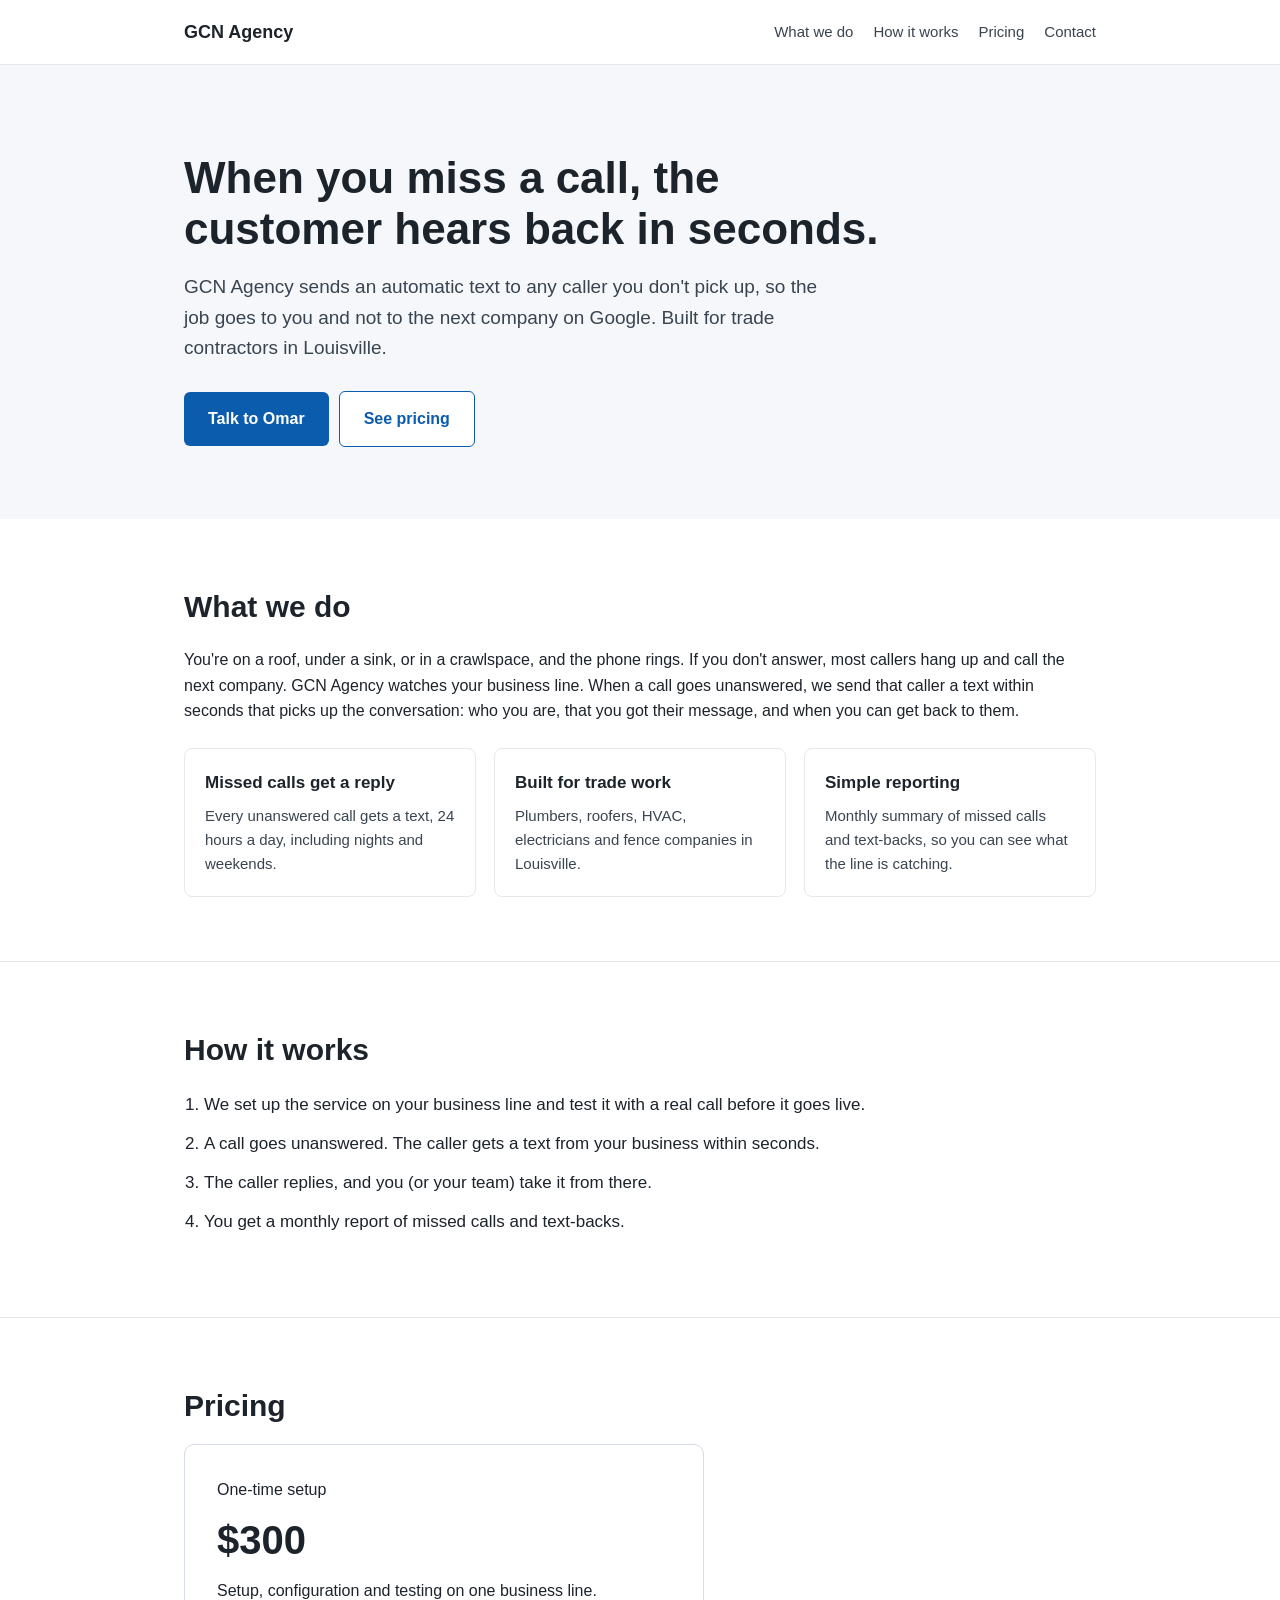
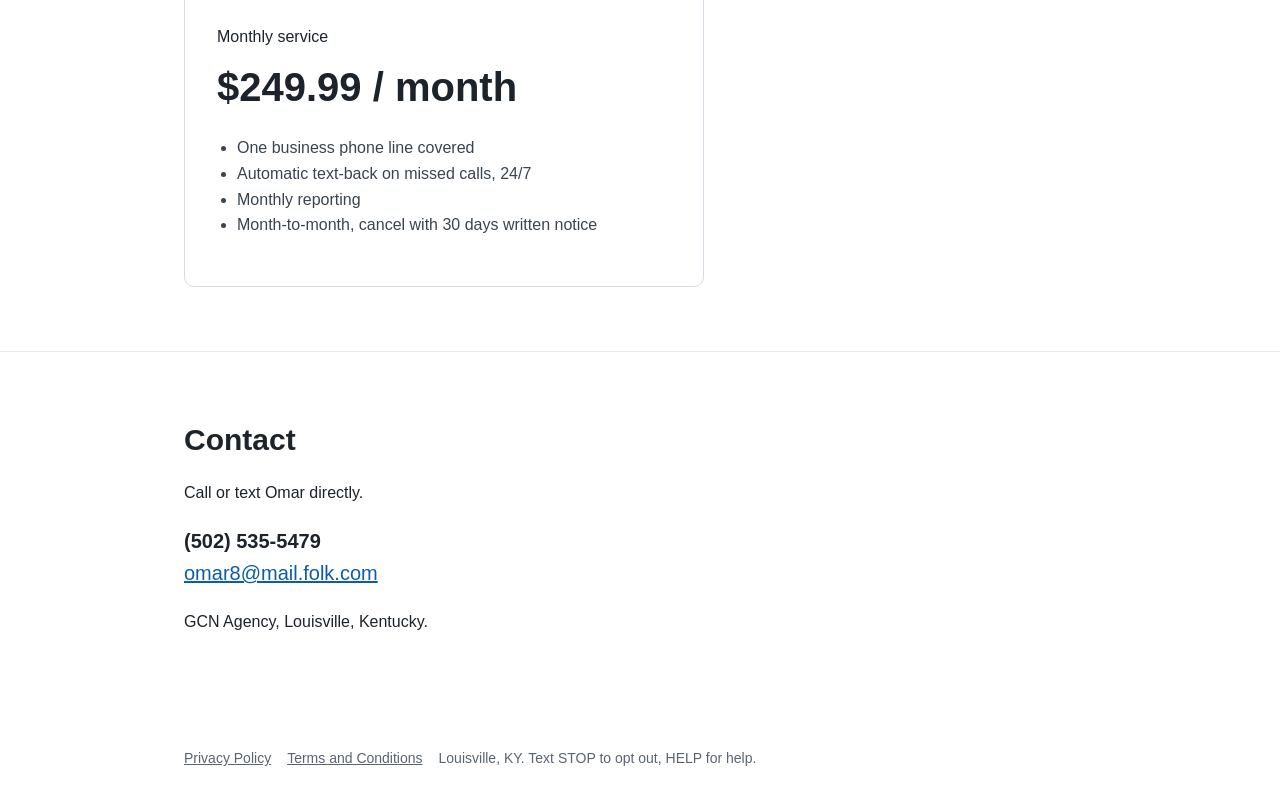
==== index.html @ 02f84beb "Add files via upload" ====
<!doctype html><html lang="en"><head><meta charset="utf-8"><meta name="viewport" content="width=device-width,initial-scale=1">
<title>GCN Agency | Missed-call text-back for Louisville trade contractors</title>
<meta name="description" content="GCN Agency texts back customers within seconds when a call goes unanswered. Built for plumbers, roofers, HVAC, electricians and fence companies in Louisville, KY.">
<link rel="stylesheet" href="styles.css"></head><body>
<header><div class="wrap"><a class="logo" href="#top">GCN Agency</a><nav><a href="#what">What we do</a><a href="#how">How it works</a><a href="#pricing">Pricing</a><a href="#contact">Contact</a></nav></div></header>
<main id="top">
<div class="hero"><div class="wrap">
<h1>When you miss a call, the customer hears back in seconds.</h1>
<p>GCN Agency sends an automatic text to any caller you don't pick up, so the job goes to you and not to the next company on Google. Built for trade contractors in Louisville.</p>
<a class="btn" href="#contact">Talk to Omar</a><a class="btn alt" href="#pricing">See pricing</a>
</div></div>
<section id="what"><div class="wrap">
<h2>What we do</h2>
<p>You're on a roof, under a sink, or in a crawlspace, and the phone rings. If you don't answer, most callers hang up and call the next company. GCN Agency watches your business line. When a call goes unanswered, we send that caller a text within seconds that picks up the conversation: who you are, that you got their message, and when you can get back to them.</p>
<div class="grid">
<div class="card"><h3>Missed calls get a reply</h3><p>Every unanswered call gets a text, 24 hours a day, including nights and weekends.</p></div>
<div class="card"><h3>Built for trade work</h3><p>Plumbers, roofers, HVAC, electricians and fence companies in Louisville.</p></div>
<div class="card"><h3>Simple reporting</h3><p>Monthly summary of missed calls and text-backs, so you can see what the line is catching.</p></div>
</div></div></section>
<section id="how"><div class="wrap">
<h2>How it works</h2>
<ol class="steps">
<li>We set up the service on your business line and test it with a real call before it goes live.</li>
<li>A call goes unanswered. The caller gets a text from your business within seconds.</li>
<li>The caller replies, and you (or your team) take it from there.</li>
<li>You get a monthly report of missed calls and text-backs.</li>
</ol></div></section>
<section id="pricing"><div class="wrap">
<h2>Pricing</h2>
<div class="price">
<div>One-time setup</div><div class="amt">$300</div>
<div>Setup, configuration and testing on one business line.</div>
<div style="margin-top:20px">Monthly service</div><div class="amt">$249.99 / month</div>
<ul><li>One business phone line covered</li><li>Automatic text-back on missed calls, 24/7</li><li>Monthly reporting</li><li>Month-to-month, cancel with 30 days written notice</li></ul>
</div></div></section>
<section id="contact"><div class="wrap">
<h2>Contact</h2>
<p>Call or text Omar directly.</p>
<p style="font-size:20px"><strong>(502) 535-5479</strong><br><a href="mailto:omar8@mail.folk.com">omar8@mail.folk.com</a></p>
<p>GCN Agency, Louisville, Kentucky.</p>
</div></section>
</main>
<footer><div class="wrap"><a href="privacy.html">Privacy Policy</a><a href="terms.html">Terms and Conditions</a><span>Louisville, KY. Text STOP to opt out, HELP for help.</span></div></footer>
</body></html>
---- styles.css ----
*{box-sizing:border-box}body{margin:0;font-family:-apple-system,Segoe UI,Helvetica,Arial,sans-serif;color:#1d232b;line-height:1.6;background:#fff}
a{color:#0b5cad}.wrap{max-width:960px;margin:0 auto;padding:0 24px}
header{border-bottom:1px solid #e5e8ec}header .wrap{display:flex;justify-content:space-between;align-items:center;height:64px}
.logo{font-weight:700;font-size:18px;color:#1d232b;text-decoration:none}nav a{margin-left:20px;color:#3a4450;text-decoration:none;font-size:15px}
.hero{padding:88px 0 72px;background:#f5f7fa}.hero h1{font-size:44px;line-height:1.15;margin:0 0 18px;max-width:720px}
.hero p{font-size:19px;max-width:640px;margin:0 0 28px;color:#3a4450}.btn{display:inline-block;background:#0b5cad;color:#fff;padding:14px 24px;border-radius:6px;text-decoration:none;font-weight:600}
.btn.alt{background:#fff;color:#0b5cad;border:1px solid #0b5cad;margin-left:10px}
section{padding:64px 0;border-bottom:1px solid #e5e8ec}section:last-of-type{border-bottom:0}h2{font-size:30px;margin:0 0 14px}
.grid{display:grid;grid-template-columns:repeat(auto-fit,minmax(200px,1fr));gap:18px;margin-top:24px}
.card{border:1px solid #e5e8ec;border-radius:8px;padding:20px}.card h3{margin:0 0 8px;font-size:17px}.card p{margin:0;color:#3a4450;font-size:15px}
ol.steps{padding-left:20px;font-size:17px}ol.steps li{margin-bottom:12px}
.price{border:1px solid #d6dce3;border-radius:10px;padding:32px;max-width:520px}.price .amt{font-size:40px;font-weight:700;margin:6px 0}
.price ul{padding-left:20px;color:#3a4450}footer{padding:32px 0;font-size:14px;color:#5a6470}footer a{color:#5a6470;margin-right:16px}
.legal{max-width:760px;padding:56px 0}.legal h1{font-size:32px}.legal h2{font-size:20px;margin-top:28px}.legal p,.legal li{color:#2f3741}
@media(max-width:640px){.hero h1{font-size:32px}nav{display:none}}
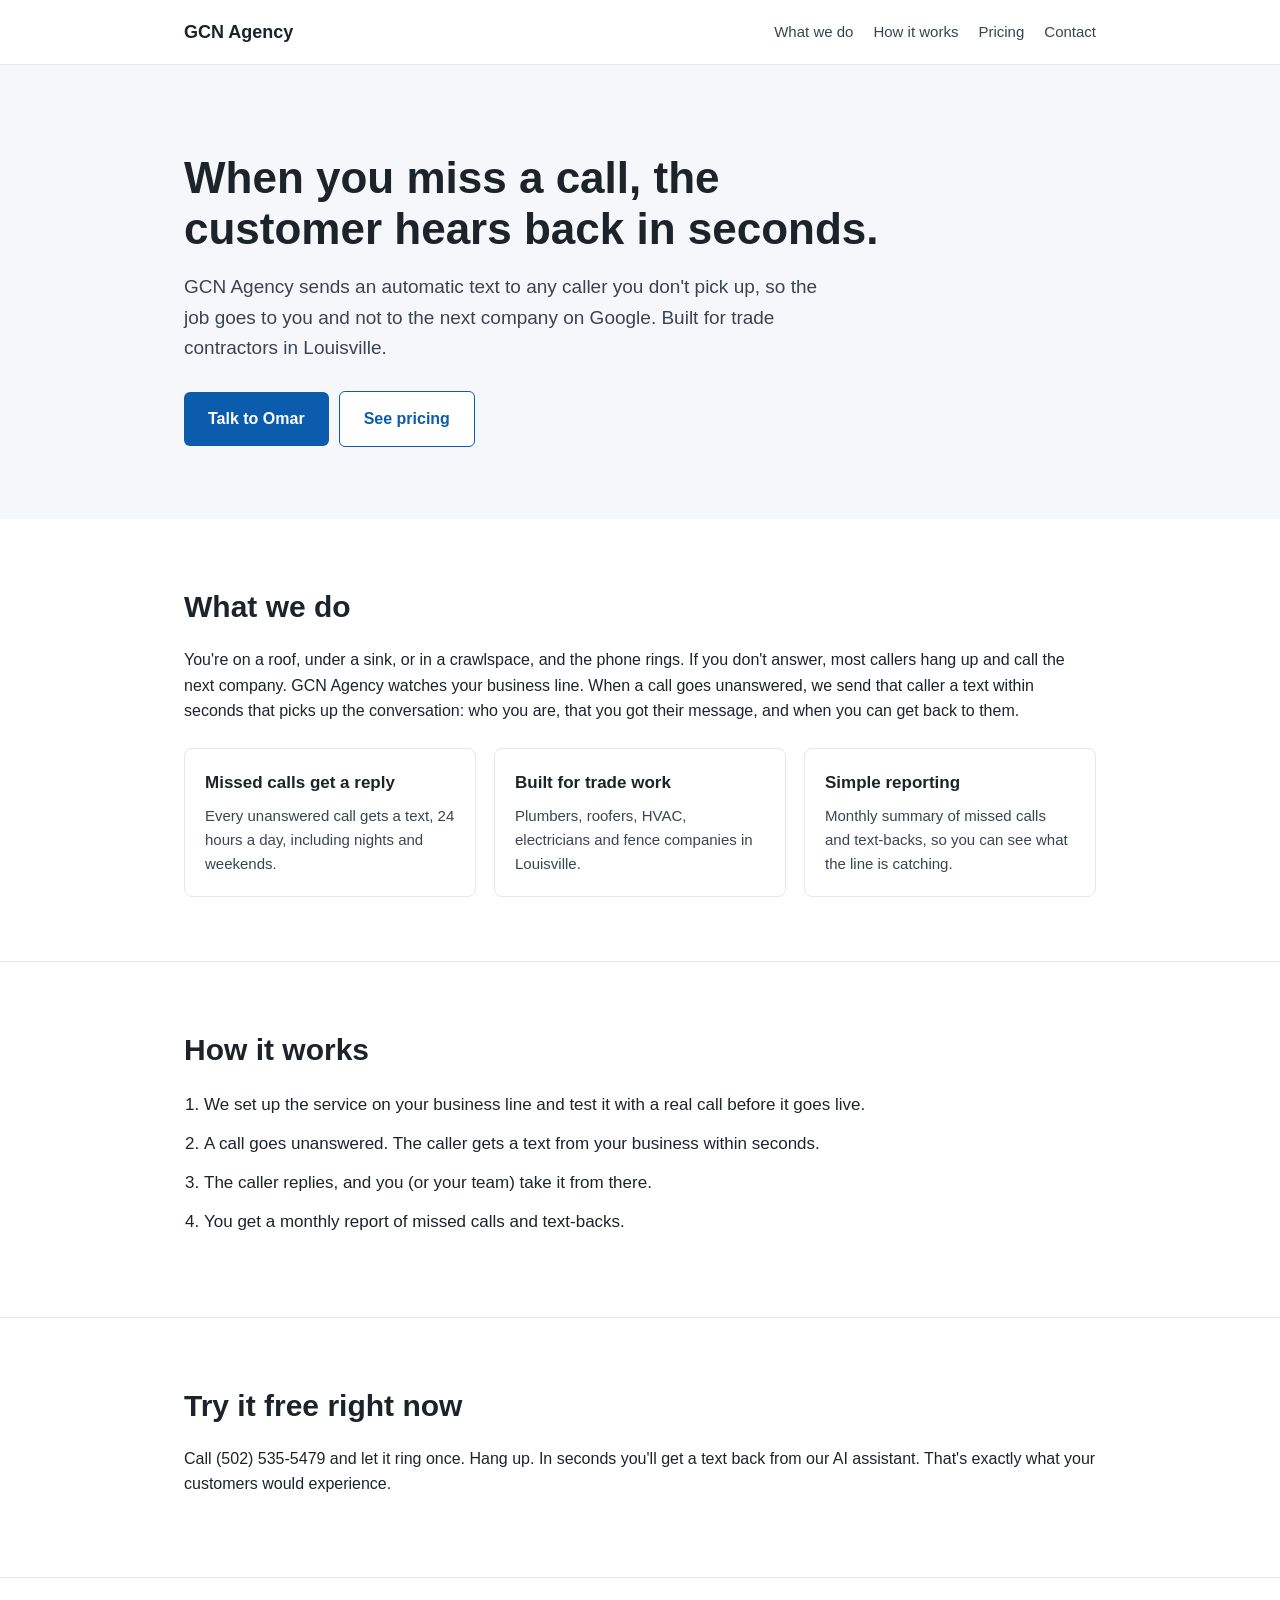
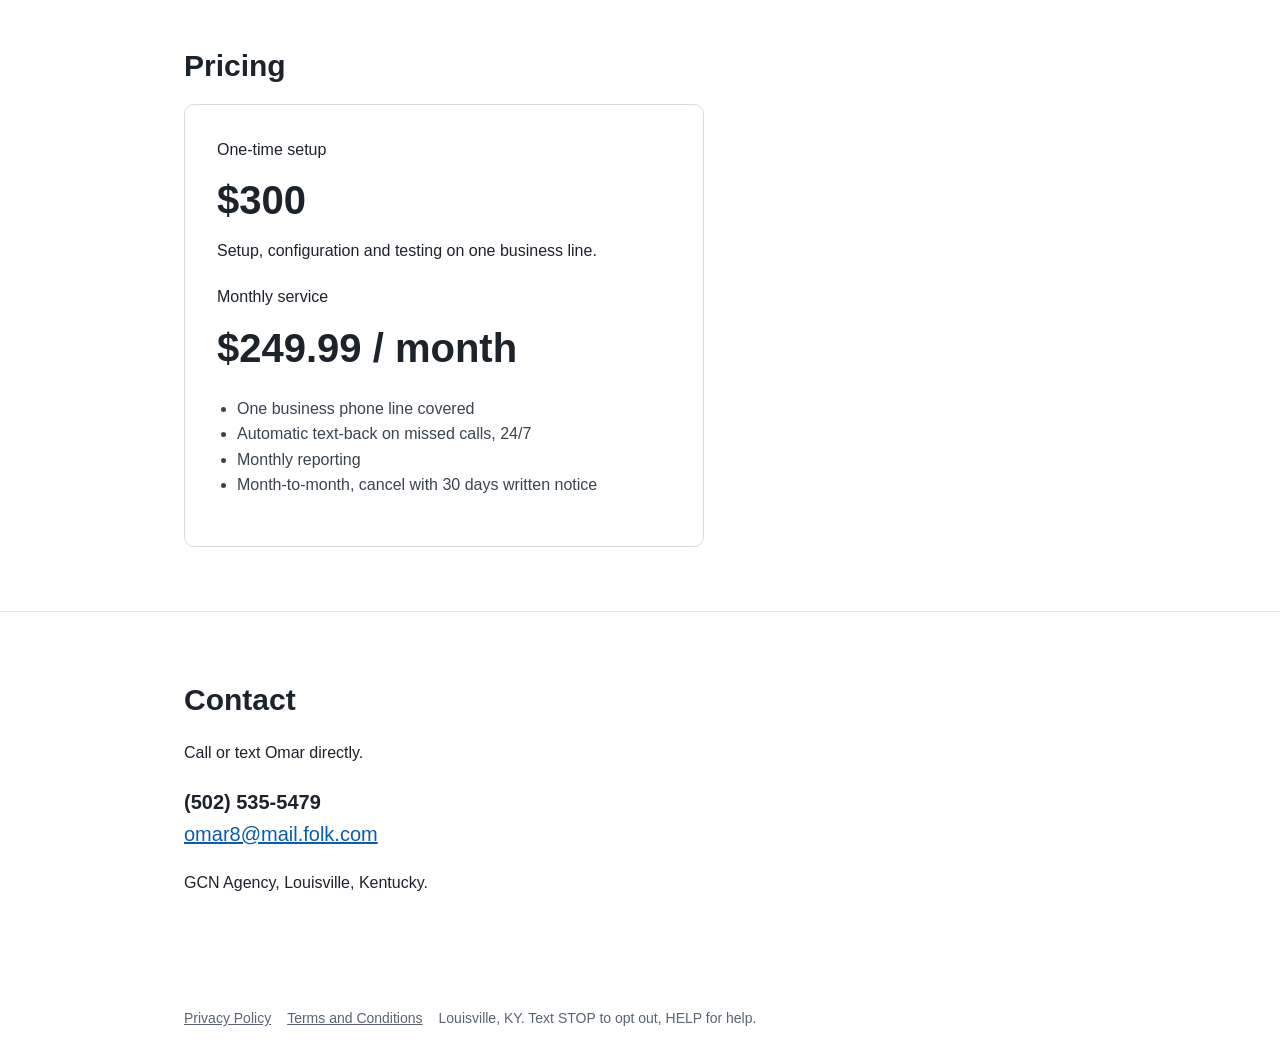
==== commit b916da7d: "Add demo CTA section (Try it free right now)" ====
--- a/index.html
+++ b/index.html
@@ -25,6 +25,10 @@
 <li>The caller replies, and you (or your team) take it from there.</li>
 <li>You get a monthly report of missed calls and text-backs.</li>
 </ol></div></section>
+<section id="demo"><div class="wrap">
+<h2>Try it free right now</h2>
+<p>Call (502) 535-5479 and let it ring once. Hang up. In seconds you'll get a text back from our AI assistant. That's exactly what your customers would experience.</p>
+</div></section>
 <section id="pricing"><div class="wrap">
 <h2>Pricing</h2>
 <div class="price">
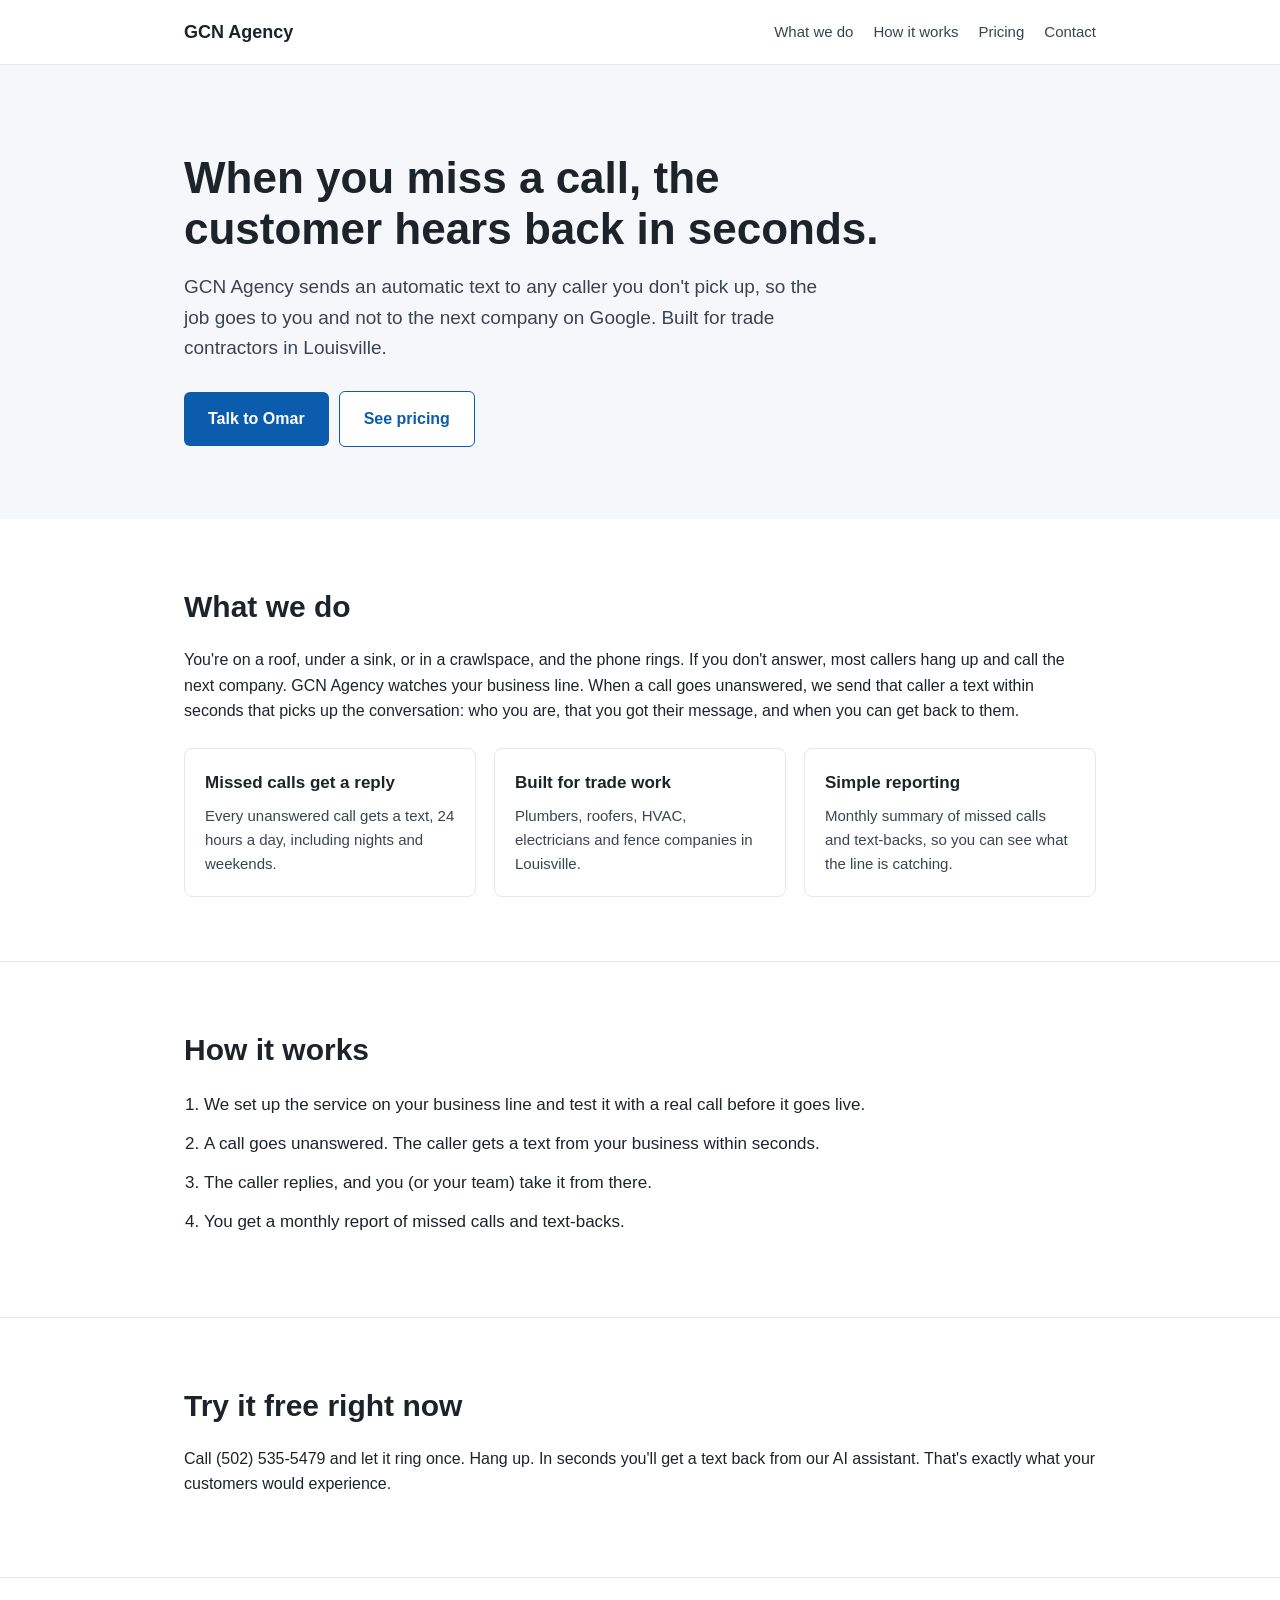
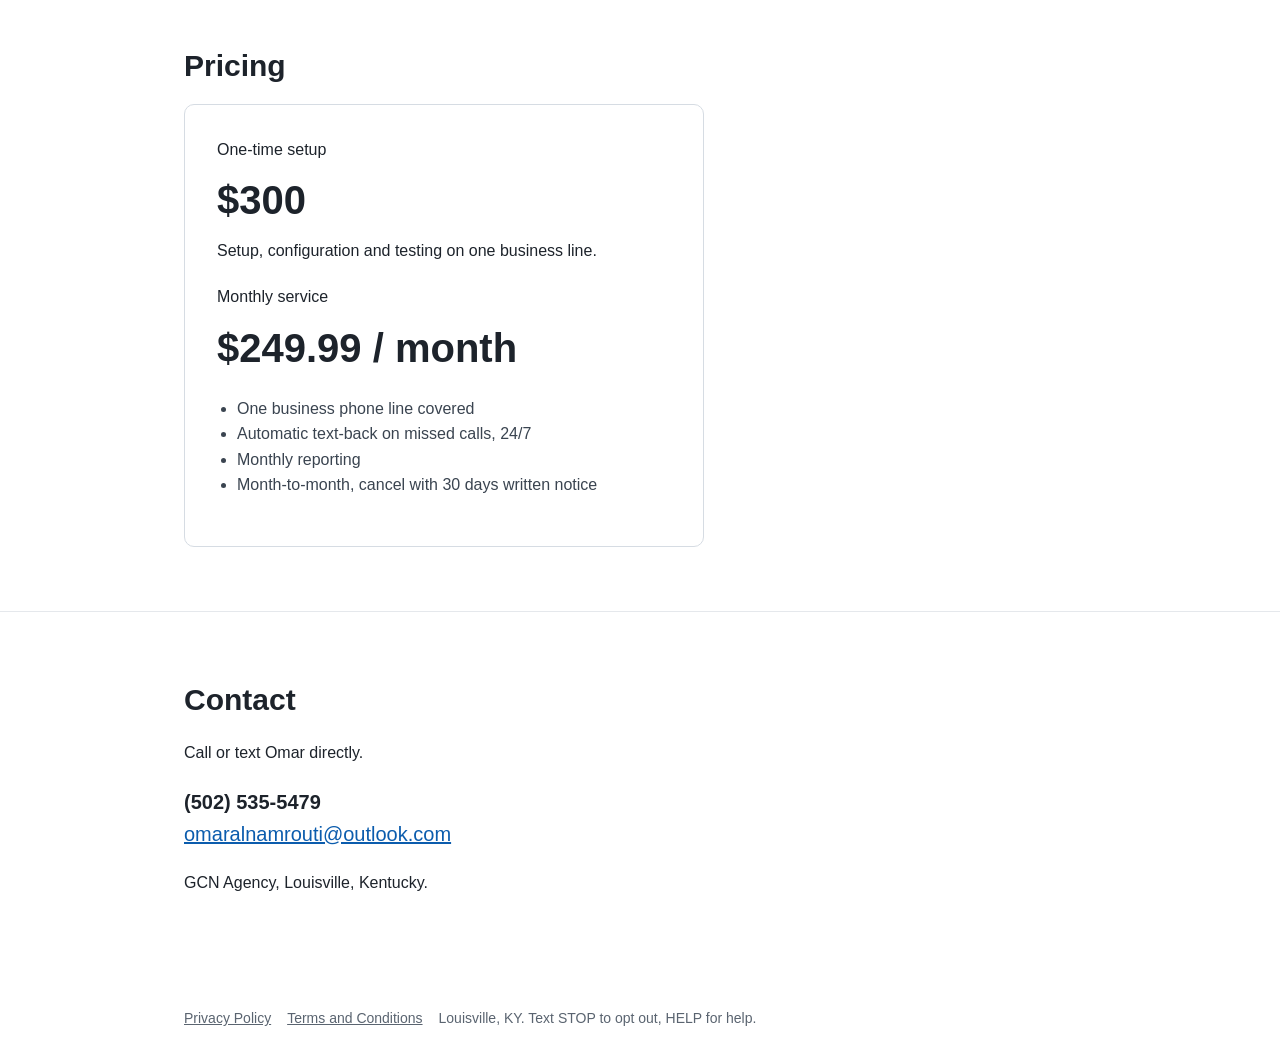
==== commit f2b15a89: "Update contact email address in index.html" ====
--- a/index.html
+++ b/index.html
@@ -40,9 +40,9 @@
 <section id="contact"><div class="wrap">
 <h2>Contact</h2>
 <p>Call or text Omar directly.</p>
-<p style="font-size:20px"><strong>(502) 535-5479</strong><br><a href="mailto:omar8@mail.folk.com">omar8@mail.folk.com</a></p>
+<p style="font-size:20px"><strong>(502) 535-5479</strong><br><a href="mailto:omaralnamrouti@outlook.com">omaralnamrouti@outlook.com</a></p>
 <p>GCN Agency, Louisville, Kentucky.</p>
 </div></section>
 </main>
 <footer><div class="wrap"><a href="privacy.html">Privacy Policy</a><a href="terms.html">Terms and Conditions</a><span>Louisville, KY. Text STOP to opt out, HELP for help.</span></div></footer>
-</body></html>+</body></html>
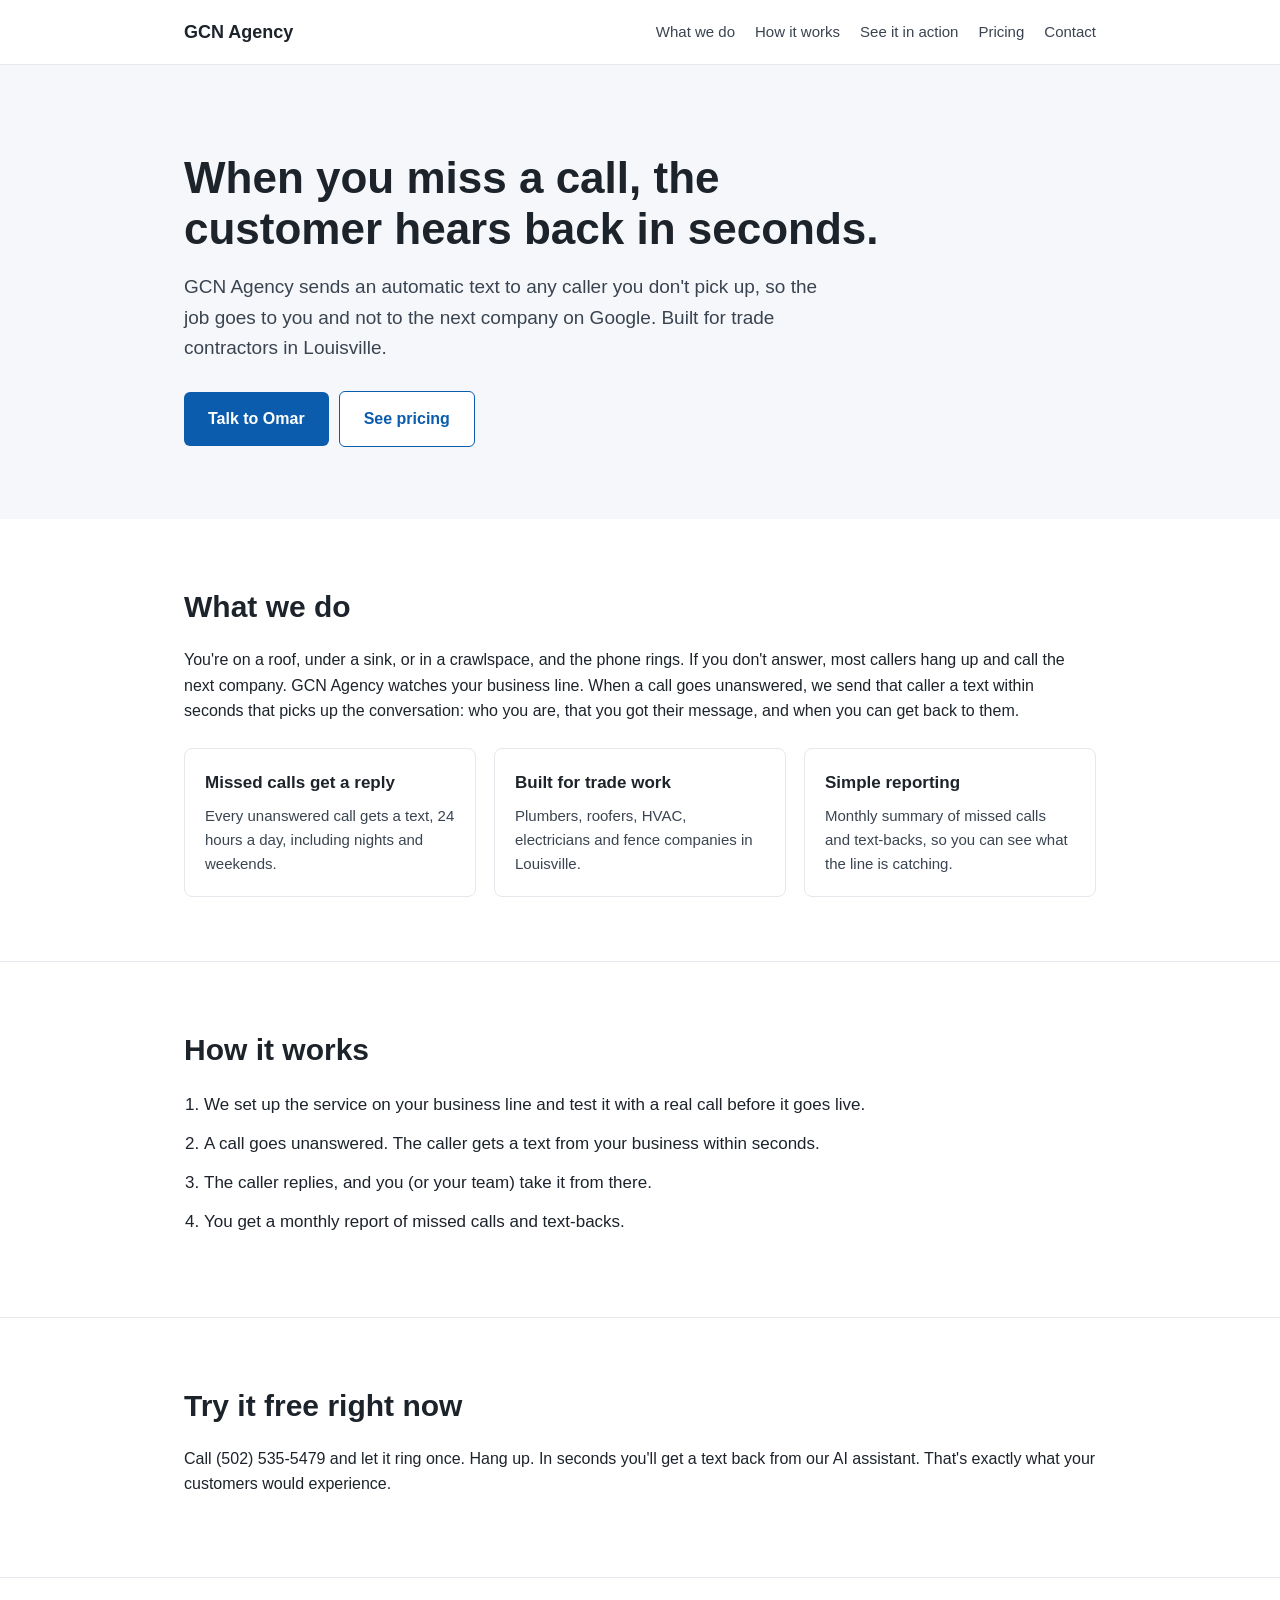
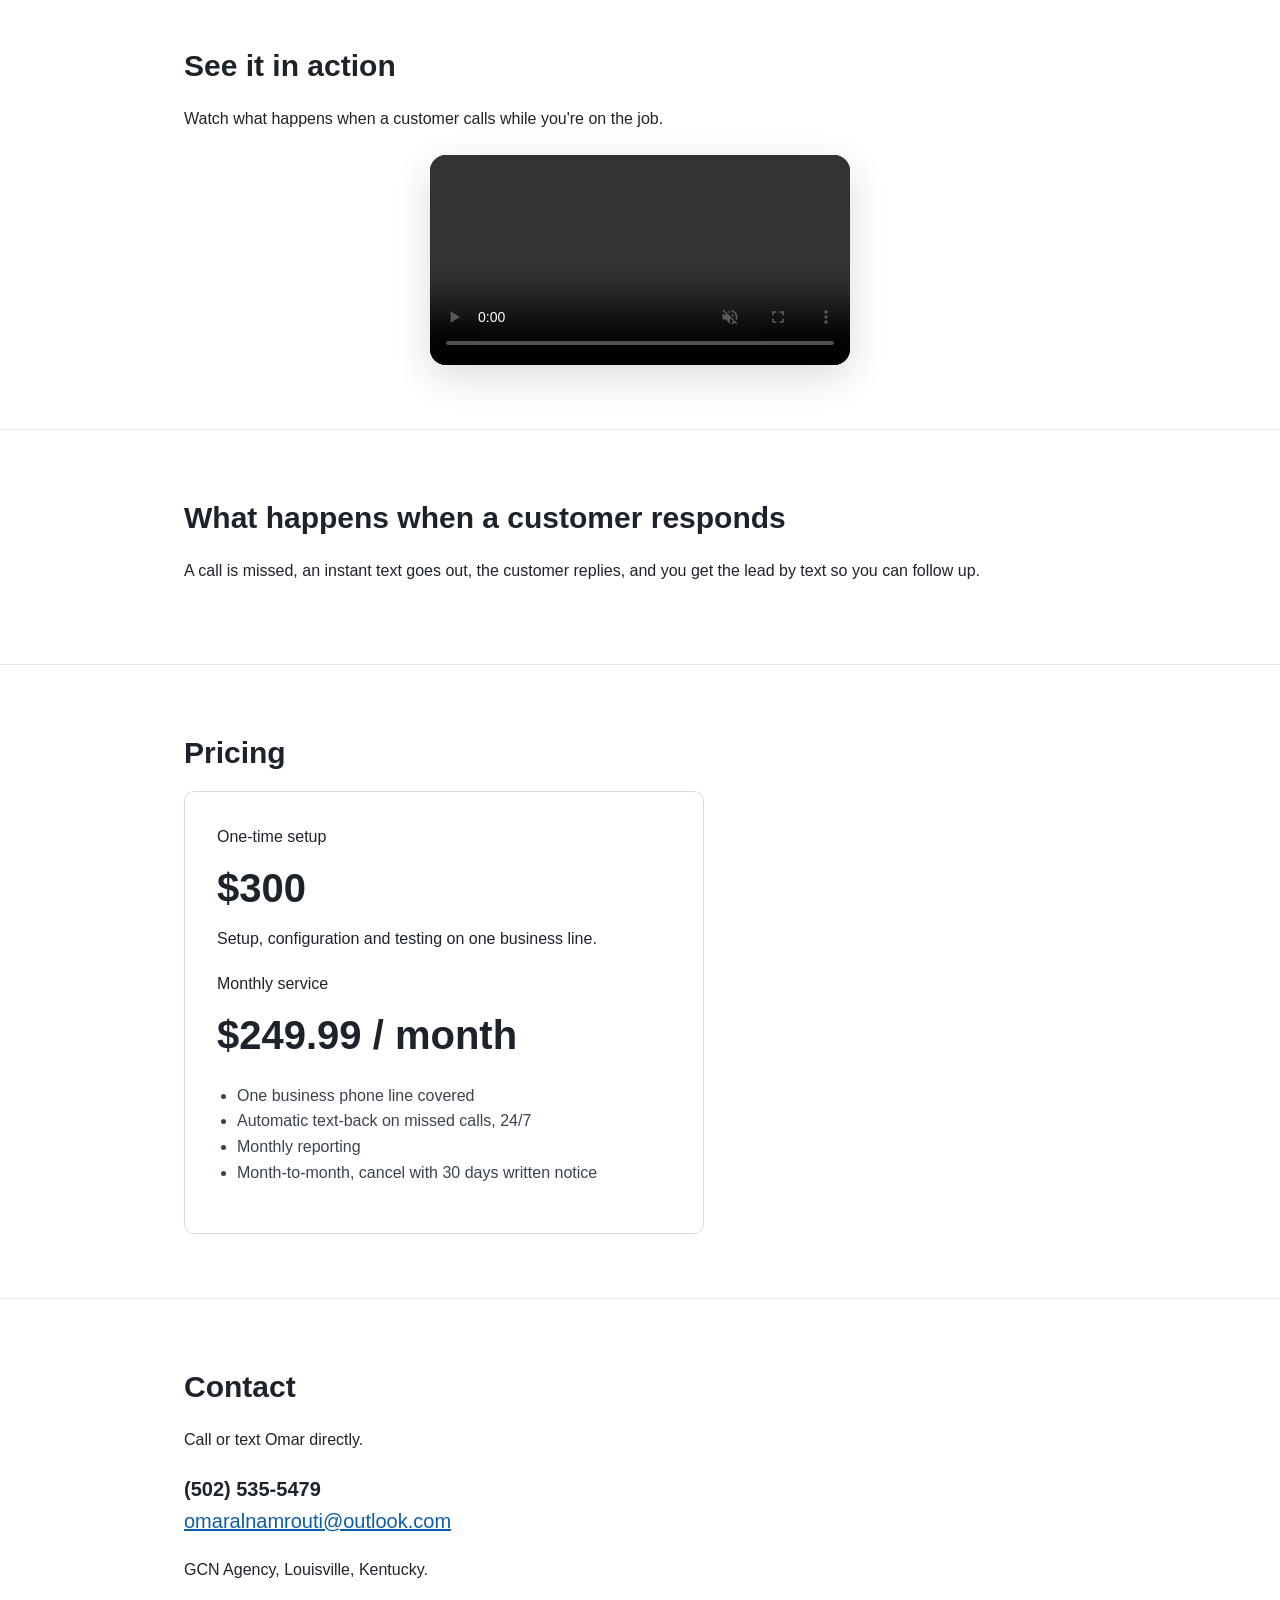
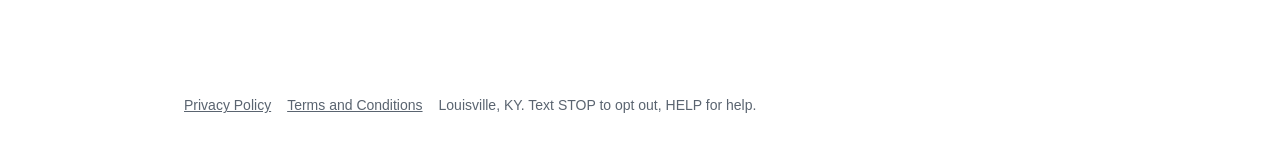
==== commit 347627f2: "Add demo video and response section to index.html" ====
--- a/index.html
+++ b/index.html
@@ -1,8 +1,9 @@
 <!doctype html><html lang="en"><head><meta charset="utf-8"><meta name="viewport" content="width=device-width,initial-scale=1">
 <title>GCN Agency | Missed-call text-back for Louisville trade contractors</title>
 <meta name="description" content="GCN Agency texts back customers within seconds when a call goes unanswered. Built for plumbers, roofers, HVAC, electricians and fence companies in Louisville, KY.">
+<style>.demo-video{display:block;width:min(100%,420px);height:auto;margin:24px auto 0;border-radius:16px;background:#101820;box-shadow:0 12px 36px rgba(20,35,50,.16)}</style>
 <link rel="stylesheet" href="styles.css"></head><body>
-<header><div class="wrap"><a class="logo" href="#top">GCN Agency</a><nav><a href="#what">What we do</a><a href="#how">How it works</a><a href="#pricing">Pricing</a><a href="#contact">Contact</a></nav></div></header>
+<header><div class="wrap"><a class="logo" href="#top">GCN Agency</a><nav><a href="#what">What we do</a><a href="#how">How it works</a><a href="#action">See it in action</a><a href="#pricing">Pricing</a><a href="#contact">Contact</a></nav></div></header>
 <main id="top">
 <div class="hero"><div class="wrap">
 <h1>When you miss a call, the customer hears back in seconds.</h1>
@@ -29,6 +30,18 @@
 <h2>Try it free right now</h2>
 <p>Call (502) 535-5479 and let it ring once. Hang up. In seconds you'll get a text back from our AI assistant. That's exactly what your customers would experience.</p>
 </div></section>
+<section id="action"><div class="wrap">
+<h2>See it in action</h2>
+<p>Watch what happens when a customer calls while you're on the job.</p>
+<video class="demo-video" controls muted playsinline preload="metadata" aria-label="Demo of a missed call, automatic text, customer reply, and contractor notification">
+<source src="missed-call-demo.mp4" type="video/mp4">
+Your browser does not support the video tag.
+</video>
+</div></section>
+<section id="respond"><div class="wrap">
+<h2>What happens when a customer responds</h2>
+<p>A call is missed, an instant text goes out, the customer replies, and you get the lead by text so you can follow up.</p>
+</div></section>
 <section id="pricing"><div class="wrap">
 <h2>Pricing</h2>
 <div class="price">
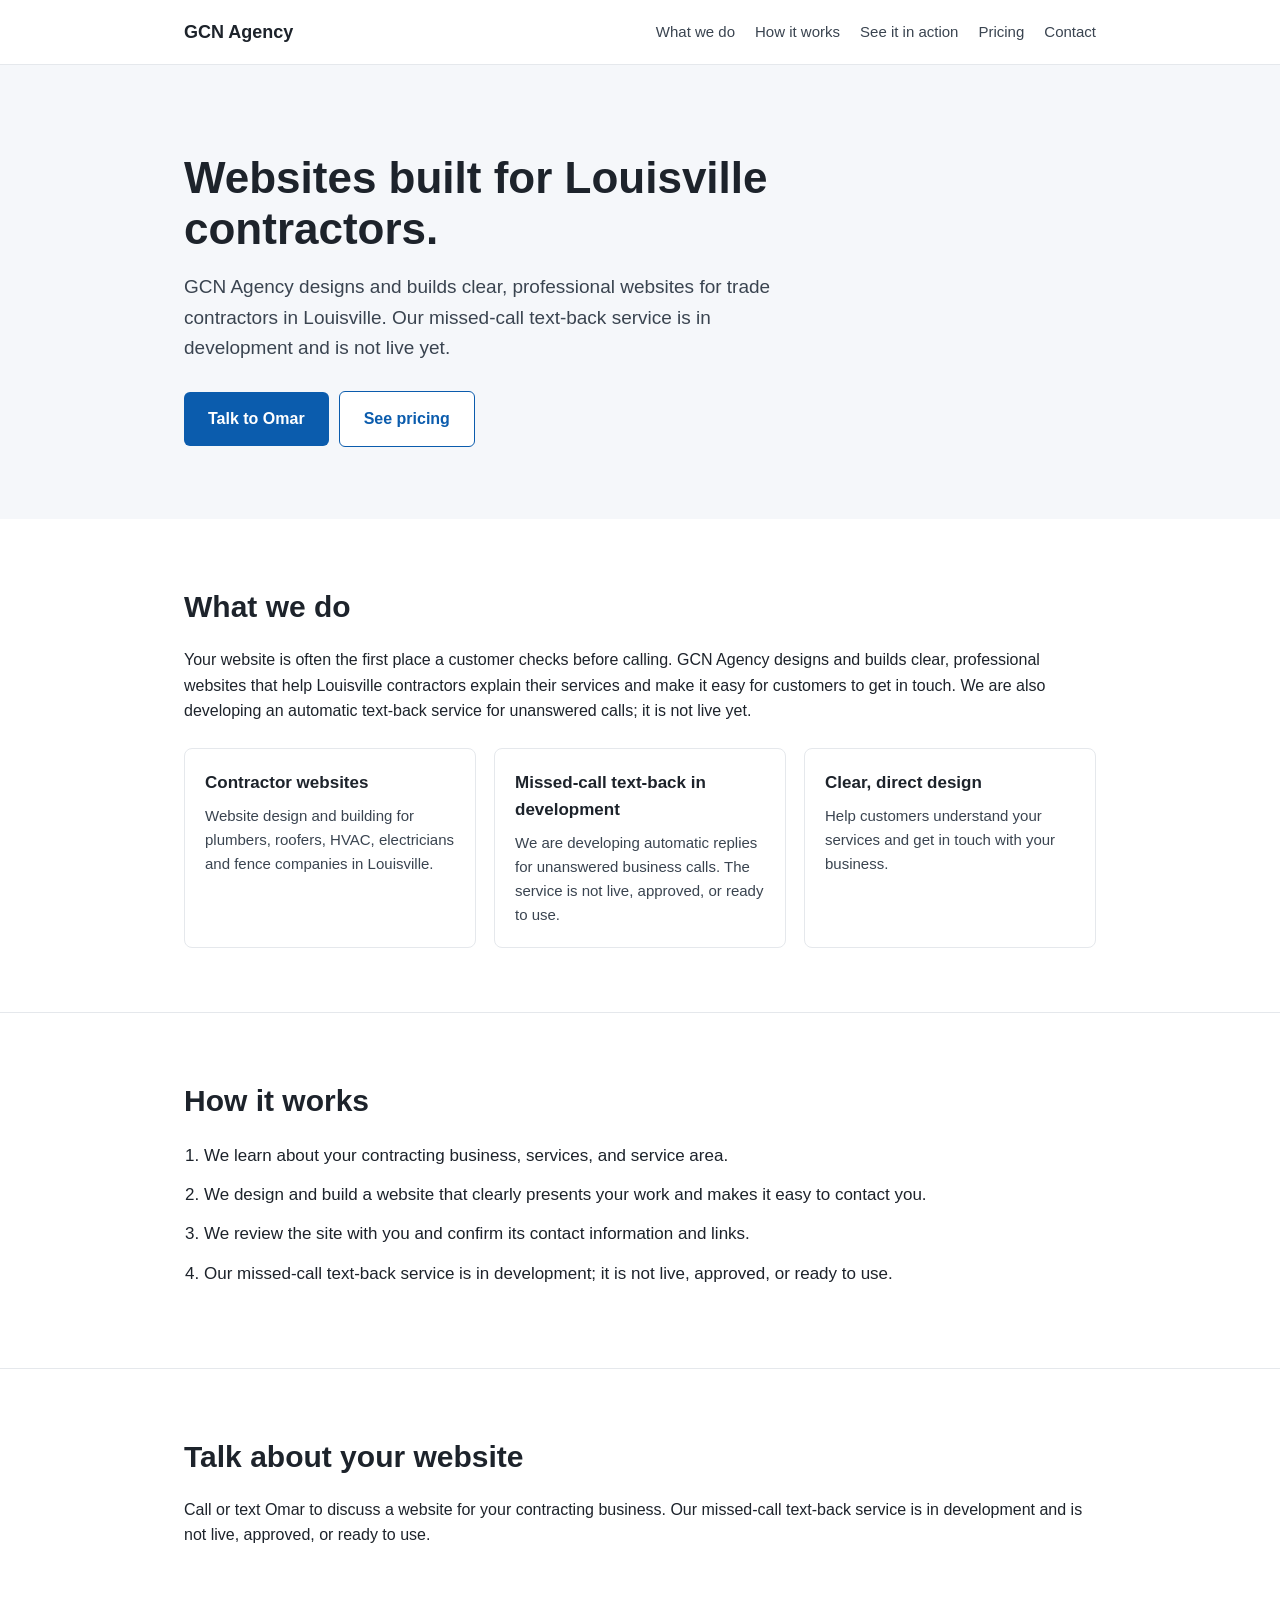
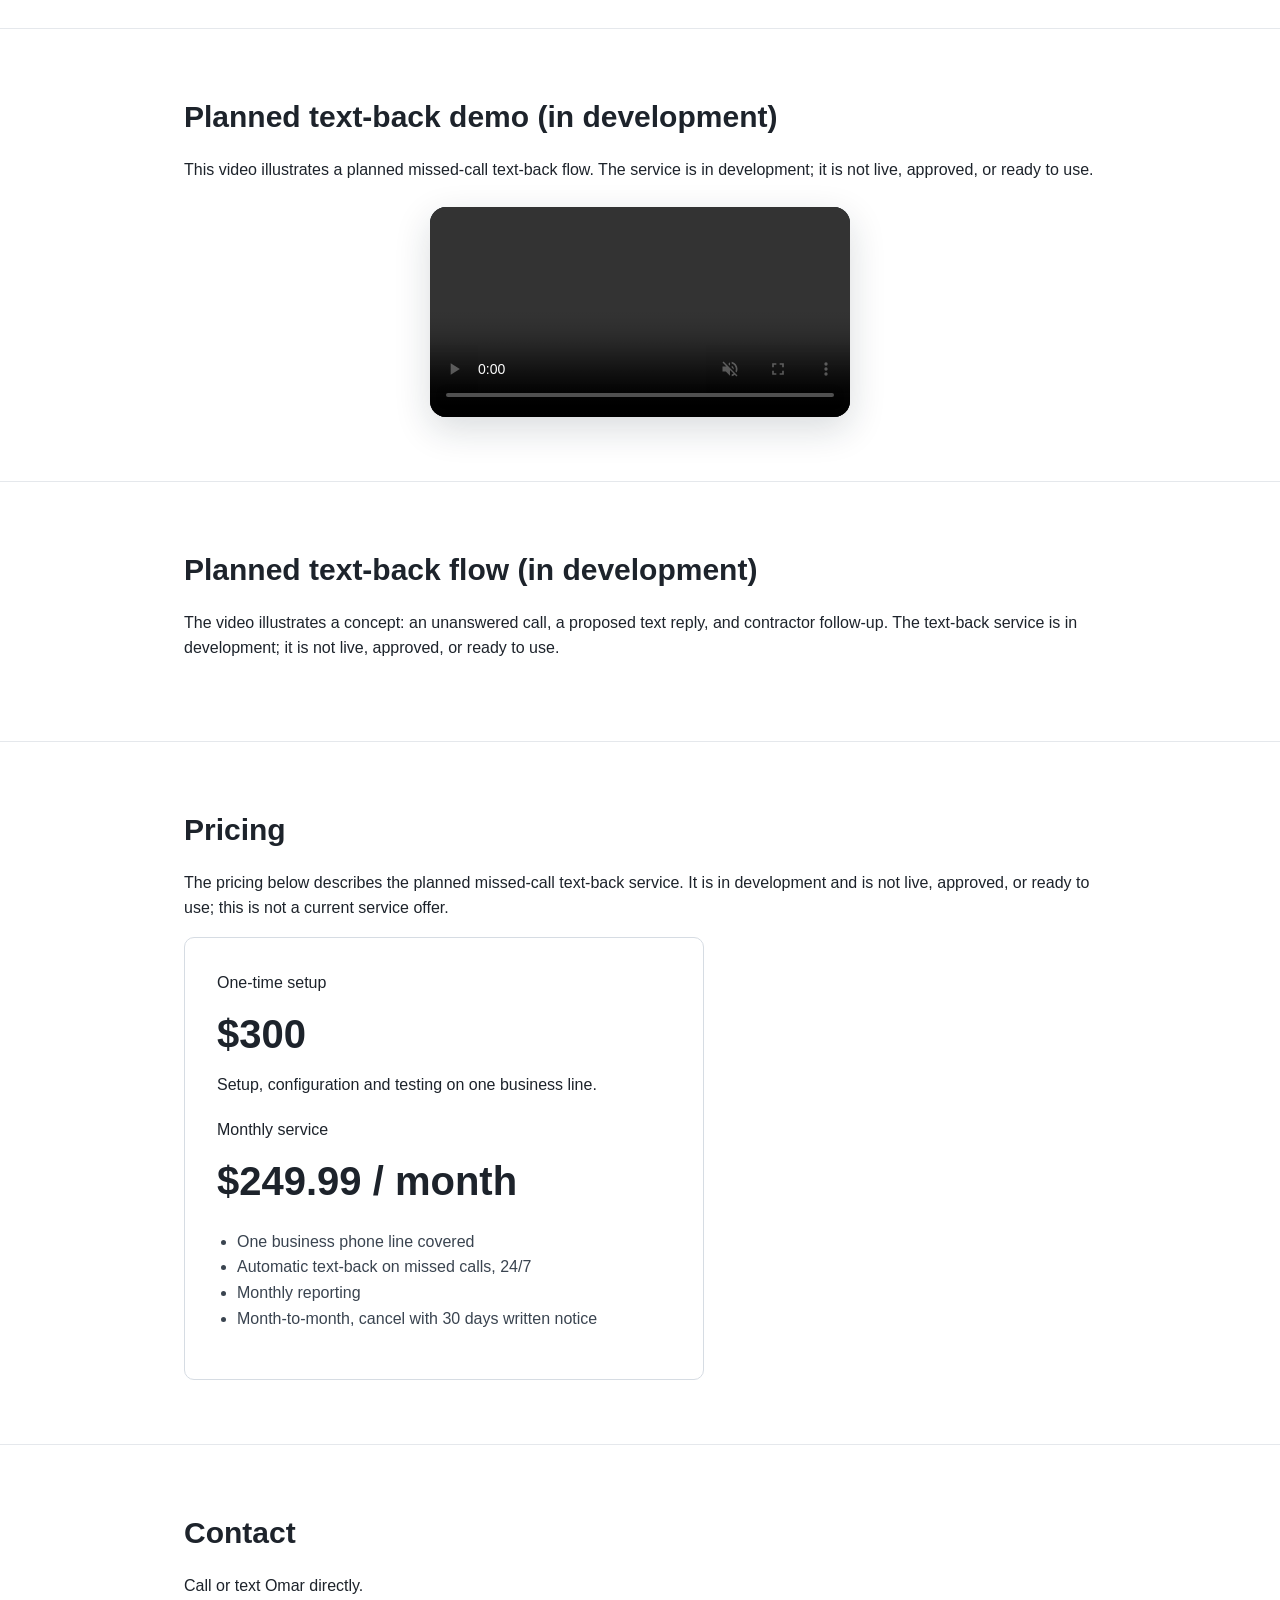
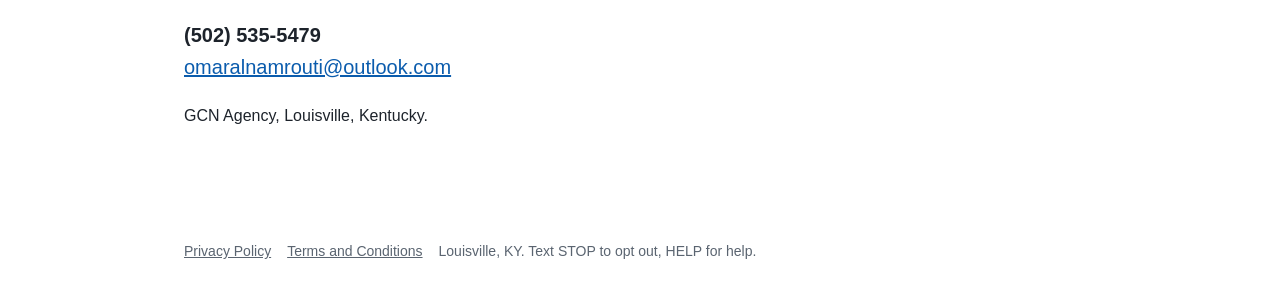
==== commit 77a0baa4: "Add contractor website design service copy" ====
--- a/index.html
+++ b/index.html
@@ -1,49 +1,50 @@
 <!doctype html><html lang="en"><head><meta charset="utf-8"><meta name="viewport" content="width=device-width,initial-scale=1">
-<title>GCN Agency | Missed-call text-back for Louisville trade contractors</title>
-<meta name="description" content="GCN Agency texts back customers within seconds when a call goes unanswered. Built for plumbers, roofers, HVAC, electricians and fence companies in Louisville, KY.">
+<title>GCN Agency | Websites for Louisville contractors</title>
+<meta name="description" content="GCN Agency designs and builds websites for Louisville trade contractors. A missed-call text-back service is in development and is not yet live.">
 <style>.demo-video{display:block;width:min(100%,420px);height:auto;margin:24px auto 0;border-radius:16px;background:#101820;box-shadow:0 12px 36px rgba(20,35,50,.16)}</style>
 <link rel="stylesheet" href="styles.css"></head><body>
 <header><div class="wrap"><a class="logo" href="#top">GCN Agency</a><nav><a href="#what">What we do</a><a href="#how">How it works</a><a href="#action">See it in action</a><a href="#pricing">Pricing</a><a href="#contact">Contact</a></nav></div></header>
 <main id="top">
 <div class="hero"><div class="wrap">
-<h1>When you miss a call, the customer hears back in seconds.</h1>
-<p>GCN Agency sends an automatic text to any caller you don't pick up, so the job goes to you and not to the next company on Google. Built for trade contractors in Louisville.</p>
+<h1>Websites built for Louisville contractors.</h1>
+<p>GCN Agency designs and builds clear, professional websites for trade contractors in Louisville. Our missed-call text-back service is in development and is not live yet.</p>
 <a class="btn" href="#contact">Talk to Omar</a><a class="btn alt" href="#pricing">See pricing</a>
 </div></div>
 <section id="what"><div class="wrap">
 <h2>What we do</h2>
-<p>You're on a roof, under a sink, or in a crawlspace, and the phone rings. If you don't answer, most callers hang up and call the next company. GCN Agency watches your business line. When a call goes unanswered, we send that caller a text within seconds that picks up the conversation: who you are, that you got their message, and when you can get back to them.</p>
+<p>Your website is often the first place a customer checks before calling. GCN Agency designs and builds clear, professional websites that help Louisville contractors explain their services and make it easy for customers to get in touch. We are also developing an automatic text-back service for unanswered calls; it is not live yet.</p>
 <div class="grid">
-<div class="card"><h3>Missed calls get a reply</h3><p>Every unanswered call gets a text, 24 hours a day, including nights and weekends.</p></div>
-<div class="card"><h3>Built for trade work</h3><p>Plumbers, roofers, HVAC, electricians and fence companies in Louisville.</p></div>
-<div class="card"><h3>Simple reporting</h3><p>Monthly summary of missed calls and text-backs, so you can see what the line is catching.</p></div>
+<div class="card"><h3>Contractor websites</h3><p>Website design and building for plumbers, roofers, HVAC, electricians and fence companies in Louisville.</p></div>
+<div class="card"><h3>Missed-call text-back in development</h3><p>We are developing automatic replies for unanswered business calls. The service is not live, approved, or ready to use.</p></div>
+<div class="card"><h3>Clear, direct design</h3><p>Help customers understand your services and get in touch with your business.</p></div>
 </div></div></section>
 <section id="how"><div class="wrap">
 <h2>How it works</h2>
 <ol class="steps">
-<li>We set up the service on your business line and test it with a real call before it goes live.</li>
-<li>A call goes unanswered. The caller gets a text from your business within seconds.</li>
-<li>The caller replies, and you (or your team) take it from there.</li>
-<li>You get a monthly report of missed calls and text-backs.</li>
+<li>We learn about your contracting business, services, and service area.</li>
+<li>We design and build a website that clearly presents your work and makes it easy to contact you.</li>
+<li>We review the site with you and confirm its contact information and links.</li>
+<li>Our missed-call text-back service is in development; it is not live, approved, or ready to use.</li>
 </ol></div></section>
 <section id="demo"><div class="wrap">
-<h2>Try it free right now</h2>
-<p>Call (502) 535-5479 and let it ring once. Hang up. In seconds you'll get a text back from our AI assistant. That's exactly what your customers would experience.</p>
+<h2>Talk about your website</h2>
+<p>Call or text Omar to discuss a website for your contracting business. Our missed-call text-back service is in development and is not live, approved, or ready to use.</p>
 </div></section>
 <section id="action"><div class="wrap">
-<h2>See it in action</h2>
-<p>Watch what happens when a customer calls while you're on the job.</p>
-<video class="demo-video" controls muted playsinline preload="metadata" aria-label="Demo of a missed call, automatic text, customer reply, and contractor notification">
+<h2>Planned text-back demo (in development)</h2>
+<p>This video illustrates a planned missed-call text-back flow. The service is in development; it is not live, approved, or ready to use.</p>
+<video class="demo-video" controls muted playsinline preload="metadata" aria-label="Illustrative video of a planned missed-call text-back flow; service is in development, not live, approved, or ready to use">
 <source src="missed-call-demo.mp4" type="video/mp4">
 Your browser does not support the video tag.
 </video>
 </div></section>
 <section id="respond"><div class="wrap">
-<h2>What happens when a customer responds</h2>
-<p>A call is missed, an instant text goes out, the customer replies, and you get the lead by text so you can follow up.</p>
+<h2>Planned text-back flow (in development)</h2>
+<p>The video illustrates a concept: an unanswered call, a proposed text reply, and contractor follow-up. The text-back service is in development; it is not live, approved, or ready to use.</p>
 </div></section>
 <section id="pricing"><div class="wrap">
 <h2>Pricing</h2>
+<p>The pricing below describes the planned missed-call text-back service. It is in development and is not live, approved, or ready to use; this is not a current service offer.</p>
 <div class="price">
 <div>One-time setup</div><div class="amt">$300</div>
 <div>Setup, configuration and testing on one business line.</div>
